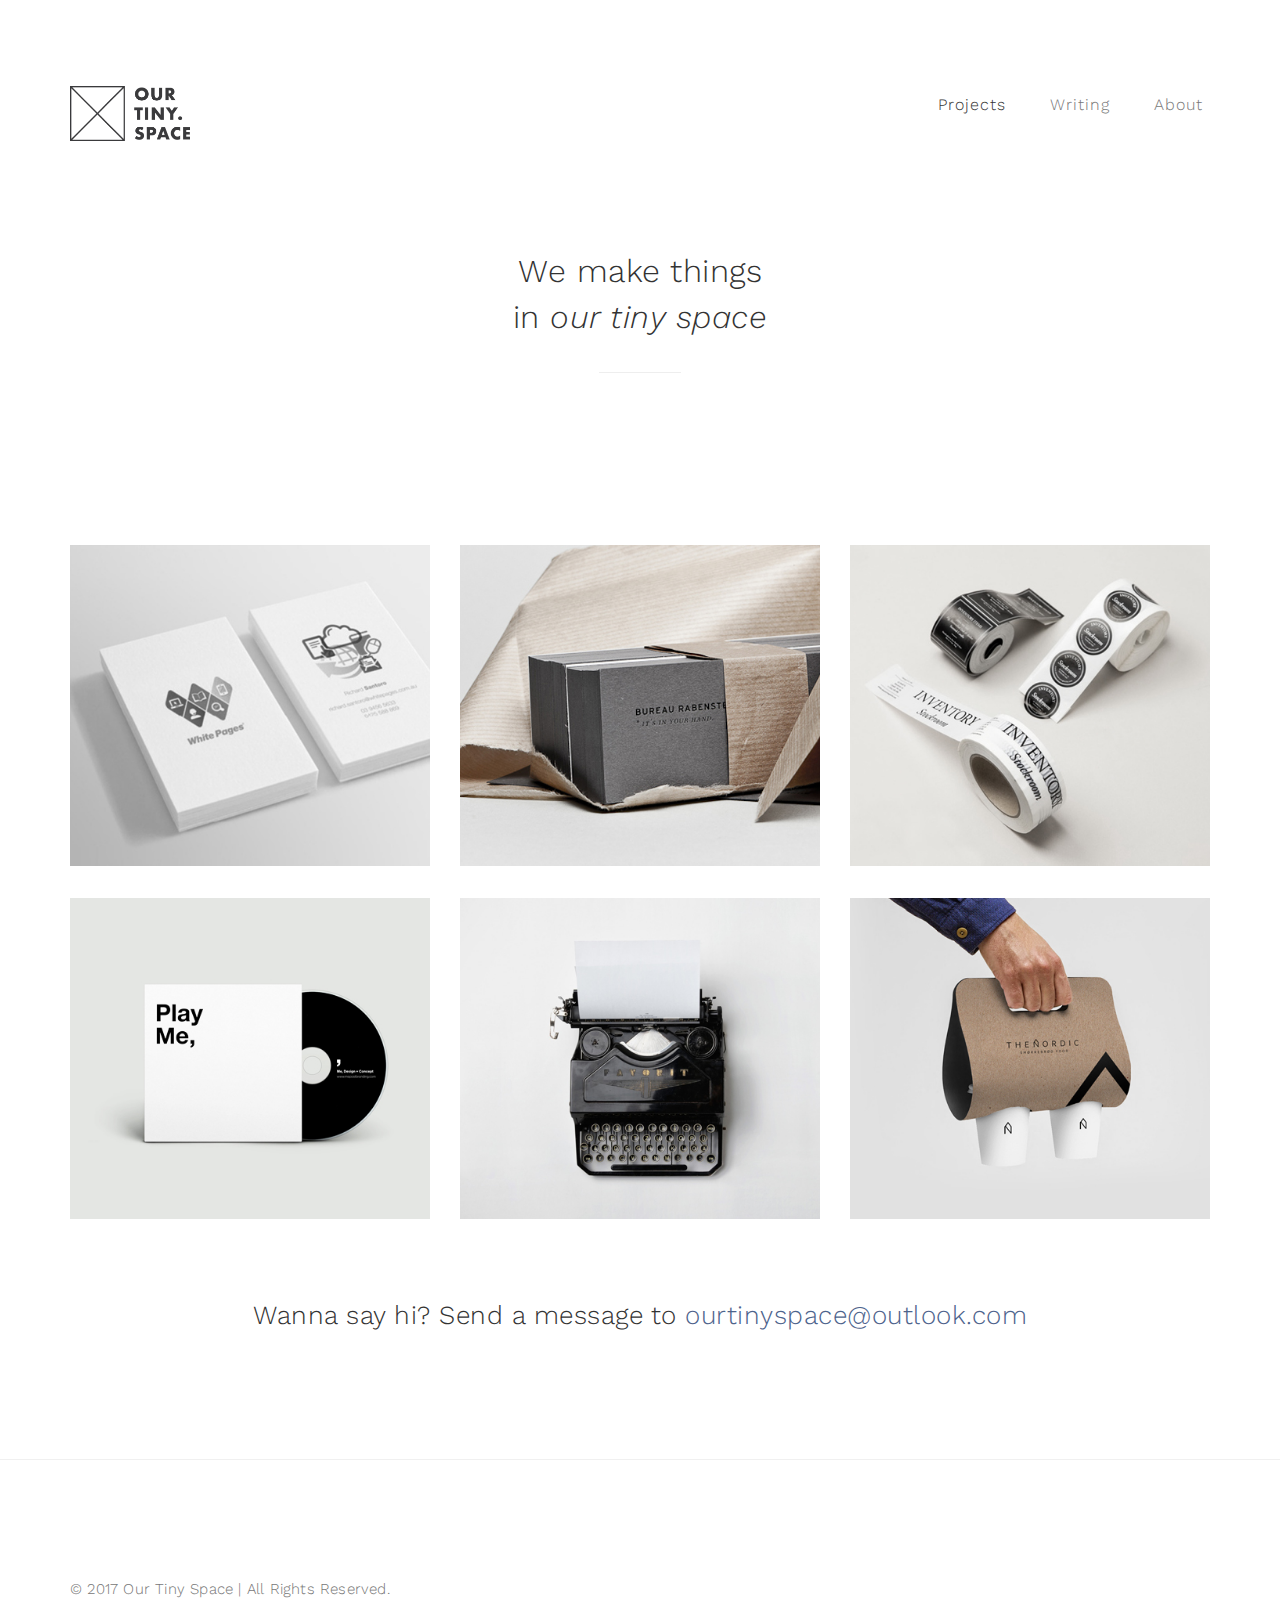
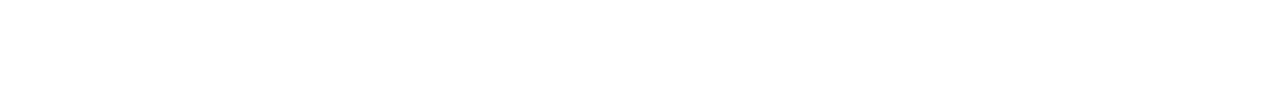
==== index.html @ b9072e89 "no message" ====
<!DOCTYPE html>
<html lang="en">
<head>

<meta charset="UTF-8">
<meta http-equiv="X-UA-Compatible" content="IE=Edge">
<meta name="description" content="">
<meta name="keywords" content="">
<meta name="author" content="">
<meta name="viewport" content="width=device-width, initial-scale=1, maximum-scale=1">

<title>Our tiny space</title>

<link rel="shortcut icon" href="images/box-01.png">
<!-- Retina iPad Touch Icon-->
<link rel="apple-touch-icon" sizes="144x144" href="images/favicon-57-05.png">
<!-- Retina iPhone Touch Icon-->
<link rel="apple-touch-icon" sizes="114x114" href="images/favicon-57-04.png">
<!-- Standard iPad Touch Icon-->
<link rel="apple-touch-icon" sizes="72x72" href="images/favicon-57-03.png">
<!-- Standard iPhone Touch Icon-->
<link rel="apple-touch-icon" sizes="57x57" href="images/favicon-57-01.png">

<link rel="stylesheet" href="css/bootstrap.min.css">
<link rel="stylesheet" href="css/font-awesome.min.css">

<!-- Main css -->
<link rel="stylesheet" href="css/style.css">
<link href="https://fonts.googleapis.com/css?family=Work+Sans:300,400,700" rel="stylesheet">

</head>
<body>

<!-- PRE LOADER -->

<div class="preloader">
     <!-- <div class="sk-spinner sk-spinner-wordpress">
          <span class="sk-inner-circle"></span>
     </div> -->
</div>

<!-- Navigation section  -->

<div class="navbar navbar-default navbar-static-top" role="navigation">
     <div class="container">

          <div class="navbar-header">
               <button class="navbar-toggle" data-toggle="collapse" data-target=".navbar-collapse">
                    <span class="icon icon-bar"></span>
                    <span class="icon icon-bar"></span>
                    <span class="icon icon-bar"></span>
               </button>
               <a href="index.html" class="navbar-brand"><img src="images/logo.png" class="logo"></a>
          </div>
          <div class="collapse navbar-collapse">
               <ul class="nav navbar-nav navbar-right">
                    <li class="active"><a href="index.html">Projects</a></li>
                    <li><a href="blog.html">Writing</a></li>
                    <li><a href="about.html">About</a></li>
               </ul>
          </div>

  </div>
</div>

<!-- Home Section -->

<section id="home">
     <div class="container">
          <div class="row">

               <div class="col-md-12 col-sm-12">
                    <h2>We make things<br>in <i>our tiny space</i></h2>
                    <hr>
               </div>

          </div>
     </div>
</section>

<!-- Portfolio Section -->

<section id="portfolio">
     <div class="container">
          <div class="row">

               <div class="col-md-4 col-sm-6">
                    <a href="single-project.html">
                         <div class="portfolio-thumb">
                              <img src="images/portfolio-img1.jpg" class="img-responsive" alt="Portfolio">
                                   <div class="portfolio-overlay">
                                        <div class="portfolio-item">
                                             <h3>Project Name</h3>
                                             <small>Brand Identity</small>
                                        </div>
                                   </div>
                         </div>
                    </a>
               </div>

               <div class="col-md-4 col-sm-6">
                    <a href="single-project.html">
                         <div class="portfolio-thumb">
                              <img src="images/portfolio-img2.jpg" class="img-responsive" alt="Portfolio">
                                   <div class="portfolio-overlay">
                                        <div class="portfolio-item">
                                             <h3>Project Name</h3>
                                             <small>Web Development</small>
                                        </div>
                                   </div>
                         </div>
                    </a>
               </div>

               <div class="col-md-4 col-sm-6">
                    <a href="single-project.html">
                         <div class="portfolio-thumb">
                              <img src="images/portfolio-img3.jpg" class="img-responsive" alt="Portfolio">
                                   <div class="portfolio-overlay">
                                        <div class="portfolio-item">
                                             <h3>Project Name</h3>
                                             <small>Mobile App</small>
                                        </div>
                                   </div>
                         </div>
                    </a>
               </div>

               <div class="col-md-4 col-sm-6">
                    <a href="single-project.html">
                         <div class="portfolio-thumb">
                              <img src="images/portfolio-img4.jpg" class="img-responsive" alt="Portfolio">
                                   <div class="portfolio-overlay">
                                        <div class="portfolio-item">
                                             <h3>Project Name</h3>
                                             <small>Logo Design</small>
                                        </div>
                                   </div>
                         </div>
                    </a>
               </div>

               <div class="col-md-4 col-sm-6">
                    <a href="single-project.html">
                         <div class="portfolio-thumb">
                              <img src="images/portfolio-img5.jpg" class="img-responsive" alt="Portfolio">
                                   <div class="portfolio-overlay">
                                        <div class="portfolio-item">
                                             <h3>Project Name</h3>
                                             <small>Social marketing</small>
                                        </div>
                                   </div>
                         </div>
                    </a>
               </div>

               <div class="col-md-4 col-sm-6">
                    <a href="single-project.html">
                         <div class="portfolio-thumb">
                              <img src="images/portfolio-img6.jpg" class="img-responsive" alt="Portfolio">
                                   <div class="portfolio-overlay">
                                        <div class="portfolio-item">
                                             <h3>Project Name</h3>
                                             <small>Fyler Design</small>
                                        </div>
                                   </div>
                         </div>
                    </a>
               </div>

               <div class="col-md-12 col-sm-12 text-center">
                    <h3>Wanna say hi? Send a message to <a href="mailto:ourtinyspace@outlook.com">ourtinyspace@outlook.com</a></h3>
               </div>

          </div>
     </div>
</section>

<!-- Footer Section -->

<footer>
     <div class="container">
          <div class="row">

               <div class="col-md-6 col-sm-6">
                    <div class="footer-copyright">
                         <p>© 2017 Our Tiny Space | All Rights Reserved.</p>
                    </div>
               </div>

          </div>
     </div>
</footer>


<!-- SCRIPTS -->

<script src="js/jquery.js"></script>
<script src="js/bootstrap.min.js"></script>
<script src="js/custom.js"></script>

</body>
</html>
---- css/style.css ----
body {
		background: #ffffff;
    font-family: 'Work Sans', sans-serif;
    font-style: normal;
		font-weight: 300;
    overflow-x: hidden;
}


/*---------------------------------------
    Typorgraphy
-----------------------------------------*/

h1,h2,h3,h4,h5,h6 {
  font-style: normal;
  font-weight: 300;
  letter-spacing: 0.5px;
}

h1 {
    font-size: 62px;
    padding-bottom: 14px;
    margin-bottom: 0px;
}

h2 {
  font-size: 32px;
  line-height: 46px;
}

h3 {
  font-size: 26px;
}

h4 {
  color: #666;
  font-size: 18px;
  font-weight: normal;
  letter-spacing: 2px;
}

p {
    color: #777;
    font-size: 15px;
    font-weight: 300;
    line-height: 26px;
    letter-spacing: 0.2px;
}

strong {
  font-weight: 400;
}

.half-img{
	width: 40vw;
}

.mid{
	text-align: center;
}

.btn-success:focus {
  background-color: #000;
  border-color: transparent;
}


/*---------------------------------------
    General
-----------------------------------------*/

html{
  -webkit-font-smoothing: antialiased;
}

a {
  color: #4d638c;
  -webkit-transition: 0.5s;
  -o-transition: 0.5s;
  transition: 0.5s;
  text-decoration: none !important;
}
a:hover, a:active, a:focus {
  color: #4d638c;
  outline: none;
}

* {
  -webkit-box-sizing: border-box;
  -moz-box-sizing: border-box;
  box-sizing: border-box;
}

*:before,
*:after {
  -webkit-box-sizing: border-box;
  -moz-box-sizing: border-box;
  box-sizing: border-box;
}

#portfolio,
#about,
#blog,
#contact,
#single-project,
#blog-single-post {
  padding-top: 80px;
  padding-bottom: 120px;
}

.section-title {
  position: relative;
  padding-bottom: 62px;
  text-align: center;
}

.section-title h3 {
  color: #555;
  font-weight: 400;
  letter-spacing: 4px;
}


/*---------------------------------------
    Preloader section
-----------------------------------------*/

.preloader {
  position: fixed;
  top: 0;
  left: 0;
  width: 100%;
  height: 100%;
  z-index: 99999;
  display: flex;
  flex-flow: row nowrap;
  justify-content: center;
  align-items: center;
  background: none repeat scroll 0 0 #ffffff;
}

.sk-spinner-wordpress.sk-spinner {
  background-color: #bdc3c7;
  width: 40px;
  height: 40px;
  border-radius: 40px;
  position: relative;
  -webkit-animation: sk-innerCircle 1s linear infinite;
  animation: sk-innerCircle 1s linear infinite;
}

.sk-spinner-wordpress .sk-inner-circle {
  display: block;
  background-color: #ffffff;
  width: 16px;
  height: 16px;
  position: absolute;
  border-radius: 8px;
  top: 5px;
  left: 5px;
}

@-webkit-keyframes sk-innerCircle {
  0% {
    -webkit-transform: rotate(0);
            transform: rotate(0); }

  100% {
    -webkit-transform: rotate(360deg);
            transform: rotate(360deg); } }

@keyframes sk-innerCircle {
  0% {
    -webkit-transform: rotate(0);
            transform: rotate(0); }

  100% {
    -webkit-transform: rotate(360deg);
            transform: rotate(360deg); } }



/*---------------------------------------
    Main Navigation
-----------------------------------------*/

.navbar-default {
    background: #ffffff;
    padding: 18px 0;
    border: none;
    margin-top: 62px;
}

.navbar-default .navbar-collapse, .navbar-default .navbar-form {
  border-color: transparent;
}

.navbar-default .navbar-brand {
  padding-top: 6px;
}

.logo{
	width: 120px;
}

.navbar-default .navbar-brand .fa {
  color: #000;
  font-size: 42px;
}

.navbar-default .navbar-nav li a {
    color: #777;
    font-size: 16px;
    letter-spacing: 1px;
    -webkit-transition: all 0.4s ease-in-out;
    transition: all 0.4s ease-in-out;
    padding-right: 22px;
    padding-left: 22px;
}

.navbar-default .navbar-nav > li a:hover {
    color: #333 !important;
}

.navbar-default .navbar-nav > li > a:hover,
.navbar-default .navbar-nav > li > a:focus {
    color: #777;
    background-color: transparent;
}

.navbar-default .navbar-nav li a:hover,
 .navbar-default .navbar-nav .active > a {
    color: #333;
  }

.navbar-default .navbar-nav > .active > a,
.navbar-default .navbar-nav > .active > a:hover,
.navbar-default .navbar-nav > .active > a:focus {
    color: #333;
    background-color: transparent;
}

.navbar-default .navbar-toggle {
     border: none;
     padding-top: 10px;
  }

.navbar-default .navbar-toggle .icon-bar {
    background: #bdc3c7;
    border-color: transparent;
  }

.navbar-default .navbar-toggle:hover,
.navbar-default .navbar-toggle:focus {
  background-color: transparent;
}



/*---------------------------------------
    Home section
-----------------------------------------*/

#home {
    background-size: cover;
    background-position: center center;
    display: -webkit-box;
    display: -webkit-flex;
     display: -ms-flexbox;
    display: flex;
    -webkit-box-align: center;
    -webkit-align-items: center;
    -ms-flex-align: center;
     align-items: center;
    position: relative;
    text-align: center;
    padding-top: 60px;
    padding-bottom: 40px;
}

#home hr {
  width: 82px;
  margin-top: 32px;
}



/*---------------------------------------
   About section
-----------------------------------------*/

#about .text-center {
  padding-bottom: 42px;
}

#about .col-md-8 {
  padding-left: 0px;
}

#about .col-md-8 img {
  padding-right: 22px;
  padding-bottom: 22px;
}

#about hr {
  width: 100px;
  margin-top: 42px;
  margin-bottom: 42px;
}

#about ul {
  padding-left: 22px;
}

#about ul li {
  color: #777;
  font-size: 16px;
  font-weight: 400;
  padding-top: 2px;
  padding-bottom: 2px;
}



/*---------------------------------------
   Portfolio section
-----------------------------------------*/

#portfolio small {
  color: #f0f0f0;
  font-size: 10px;
  letter-spacing: 1px;
  text-transform: uppercase;
}

#portfolio .portfolio-thumb {
  position: relative;
  padding: 0;
  margin-top: 32px;
}

#portfolio .portfolio-thumb .portfolio-overlay {
  position: absolute;
  background: #222;
  color: #ffffff;
  top: 0;
  left: 0;
  right: 0;
  bottom: 0;
  width: 100%;
  height: 100%;
  text-align: center;
  vertical-align: top;
  opacity: 0;
  transition: all 0.4s ease-in-out;
}

#portfolio .portfolio-item {
    position: absolute;
    top:50%;
    left: 50%;
    -webkit-transform:translate(-50%,-50%);
      -ms-transform:translate(-50%,-50%);
          transform:translate(-50%,-50%);
}

#portfolio .portfolio-thumb:hover .portfolio-overlay {
  opacity: 0.9;
}

#portfolio .text-center {
  padding-top: 62px;
}



/*---------------------------------------
   Single Project section
-----------------------------------------*/

#single-project {
  text-align: center;
}

#single-project .col-md-12,
#single-project .col-md-6,
#single-project .col-md-4 {
  padding-bottom: 22px;
}

#single-project .col-md-12 {
  padding-top: 42px;
}

#single-project .text-center strong {
  display: block;
  padding-top: 12px;
}

#single-project a {
  color: #555;
  font-weight: bold;
  letter-spacing: 1px;
  padding-left: 14px;
}



/*---------------------------------------
   Contact section
-----------------------------------------*/

#contact .col-md-6,
#contact .col-md-12 {
  padding-left: 0px;
}

#contact .form-control {
  border: 1px solid #f0f0f0;
  box-shadow: none;
  margin-top: 10px;
  margin-bottom: 10px;
  transition: all 0.4s ease-in-out;
}

#contact .form-control:hover {
  border-color: #777;
}

#contact input,
#contact select {
  height: 50px;
}

#contact input[type="submit"] {
  background: #222;
  border-radius: 100px;
  border: none;
  color: #ffffff;
  font-weight: 400;
  transition: all 0.4s ease-in-out;
}

#contact input[type="submit"]:hover {
  background: #000;
}



/*---------------------------------------
   Blog section
-----------------------------------------*/

.blog-post-thumb {
  border-bottom: 1px solid #f0f0f0;
  padding-top: 32px;
  padding-bottom: 62px;
  margin-bottom: 32px;
}

.blog-post-thumb:last-child {
  border-bottom: 0px;
  padding-bottom: 32px;
  margin-bottom: 0px;
}

.blog-post-image {
  padding-bottom: 18px;
  width: 100%;
}

.blog-post-title a {
  color: #555;
}

.blog-post-title a:hover {
  color: #000;
}

.blog-post-format {
  padding-bottom: 22px;
}

.blog-post-format span {
  letter-spacing: 0.5px;
  padding-right: 12px;
}

.blog-post-format span a {
  color: #333;
}

.blog-post-format span img {
  display: inline-block;
  width: 42px;
  margin-right: 4px;
}

.blog-post-des blockquote {
  margin: 22px;
}

.blog-post-des .btn {
  border-radius: 100px;
  color: #777;
  font-weight: 400;
  letter-spacing: 1px;
  padding: 14px 28px;
  margin-top: 26px;
  transition: all 0.4s ease-in-out;
}

.blog-post-des .btn:hover {
  background: #000;
  border-color: transparent;
  color: #ffffff;
}

.blog-author {
  border-top: 1px solid #f0f0f0;
  border-bottom: 1px solid #f0f0f0;
  padding-top: 32px;
  padding-bottom: 32px;
  margin-top: 42px;
  margin-bottom: 42px;
}

.blog-author .media img {
  display: inline-block;
  width: 90px;
  margin-right: 12px;
}

.blog-author .media a,
.blog-comment .media h3 {
  color: #444;
  font-size: 18px;
  letter-spacing: 1px;
}

.blog-comment {
  border-bottom: 1px solid #f0f0f0;
  padding-bottom: 32px;
  margin-bottom: 42px;
}

.blog-comment .media:nth-child(3) {
  padding-top: 18px;
}

.blog-comment .media img {
  width: 80px;
  margin-right: 12px;
}

.blog-comment .media h3 {
  display: inline-block;
  padding-right: 14px;
}

.blog-comment h3,
.blog-comment-form h3 {
  padding-bottom: 18px;
}

.blog-comment-form .col-md-4 {
  padding-left: 0px;
}

.blog-comment-form .form-control {
  box-shadow: none;
  border: 1px solid #f0f0f0;
  margin-top: 10px;
  margin-bottom: 10px;
  transition: all 0.4s ease-in-out;
}

.blog-comment-form .form-control:hover {
  border-color: #777;
}

.blog-comment-form input {
  height: 45px;
}

.blog-comment-form input[type="submit"] {
  background: #222;
  border-radius: 100px;
  border: none;
  color: #ffffff;
  font-weight: 400;
  transition: all 0.4s ease-in-out;
}

.blog-comment-form input[type="submit"]:hover {
  background: #000;
  border-color: transparent;
}



/*---------------------------------------
   Blog Single Post section
-----------------------------------------*/

#blog-single-post .blog-post-des h3 {
  padding-top: 16px;
}



/*---------------------------------------
   Footer section
-----------------------------------------*/

footer {
    border-top: 1px solid #f0f0f0;
    padding: 100px 0px;
    position: relative;
}

footer .col-md-3 .fa {
  font-size: 42px;
}

footer a {
  color: #555;
}

footer hr {
  border-color: #ffffff;
  margin-top: 42px;
  margin-bottom: 22px;
}

footer .footer-copyright {
  padding-top: 16px;
}


/*---------------------------------------
   Social icon
-----------------------------------------*/

.social-icon {
    position: relative;
    padding: 0;
    margin: 0;
    text-align: center;
}

.social-icon li {
    display: inline-block;
    list-style: none;
}

.social-icon li a {
    color: #777;
    cursor: pointer;
    font-size: 16px;
    text-decoration: none;
    transition: all 0.4s ease-in-out;
    text-align: center;
    vertical-align: middle;
    position: relative;
    margin: 22px 12px 10px 12px;
}

.social-icon li a:hover {
    color: #000;
    transform: scale(1.1);
}



/*---------------------------------------
   Mobile Responsive
-----------------------------------------*/


@media (max-width: 767px) {

  h1 {
    font-size: 38px;
  }

  h2 {
    font-size: 32px;
    line-height: 48px;
  }

  h3 {
    font-size: 22px;
  }

  .section-title h2 {
    font-size: 22px;
    line-height: 35px;
  }

  .navbar-default {
    margin-top: 0px;
    text-align: center;
  }

	.logo {
			width: 80px;
	}

  #about .col-md-8 img {
    padding-right: 0px;
  }

  #blog-single-post .blog-post-title h2 {
    font-size: 29px;
    line-height: 40px;
  }

  footer {
    text-align: center;
  }

  footer .col-md-4 {
    padding-top: 42px;
  }

}
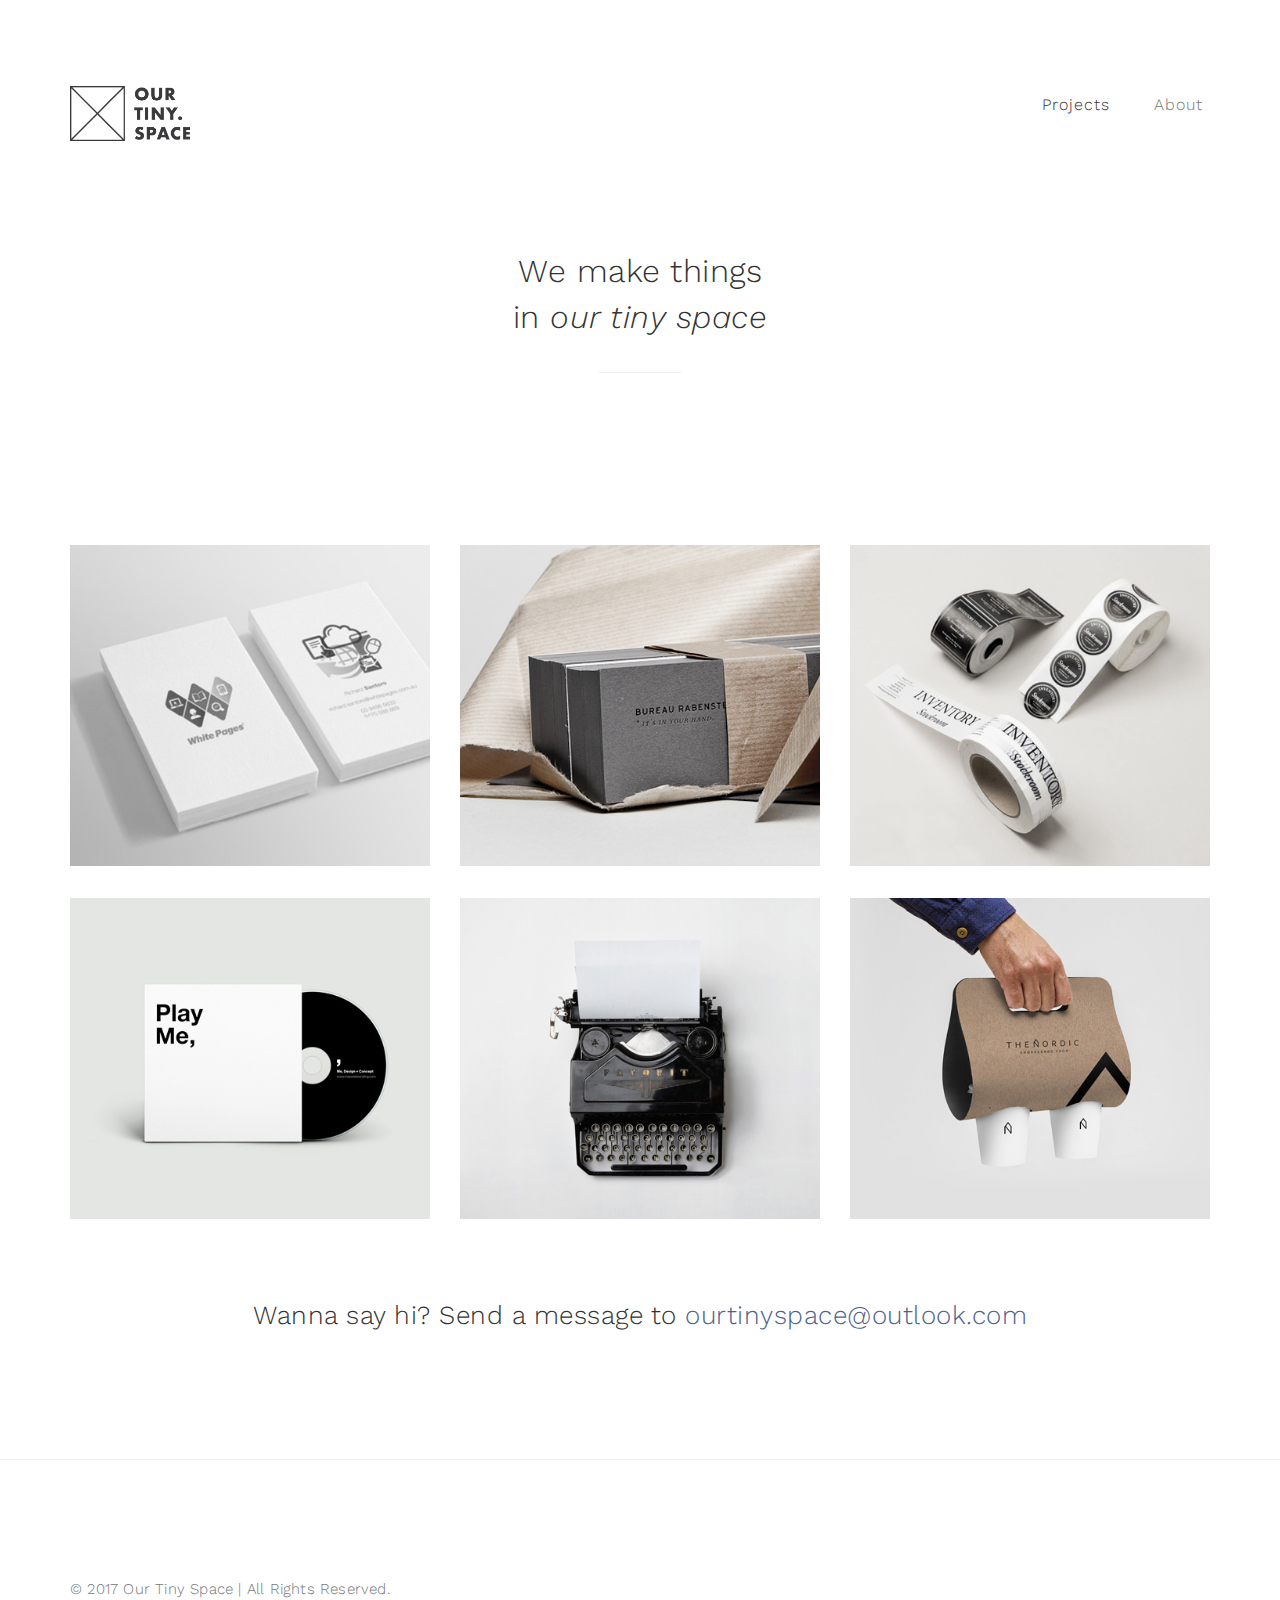
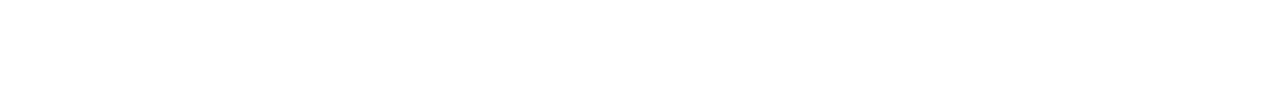
==== commit 167a9700: "small changes" ====
--- a/index.html
+++ b/index.html
@@ -55,7 +55,7 @@
           <div class="collapse navbar-collapse">
                <ul class="nav navbar-nav navbar-right">
                     <li class="active"><a href="index.html">Projects</a></li>
-                    <li><a href="blog.html">Writing</a></li>
+                    <!-- <li><a href="blog.html">Writing</a></li> -->
                     <li><a href="about.html">About</a></li>
                </ul>
           </div>
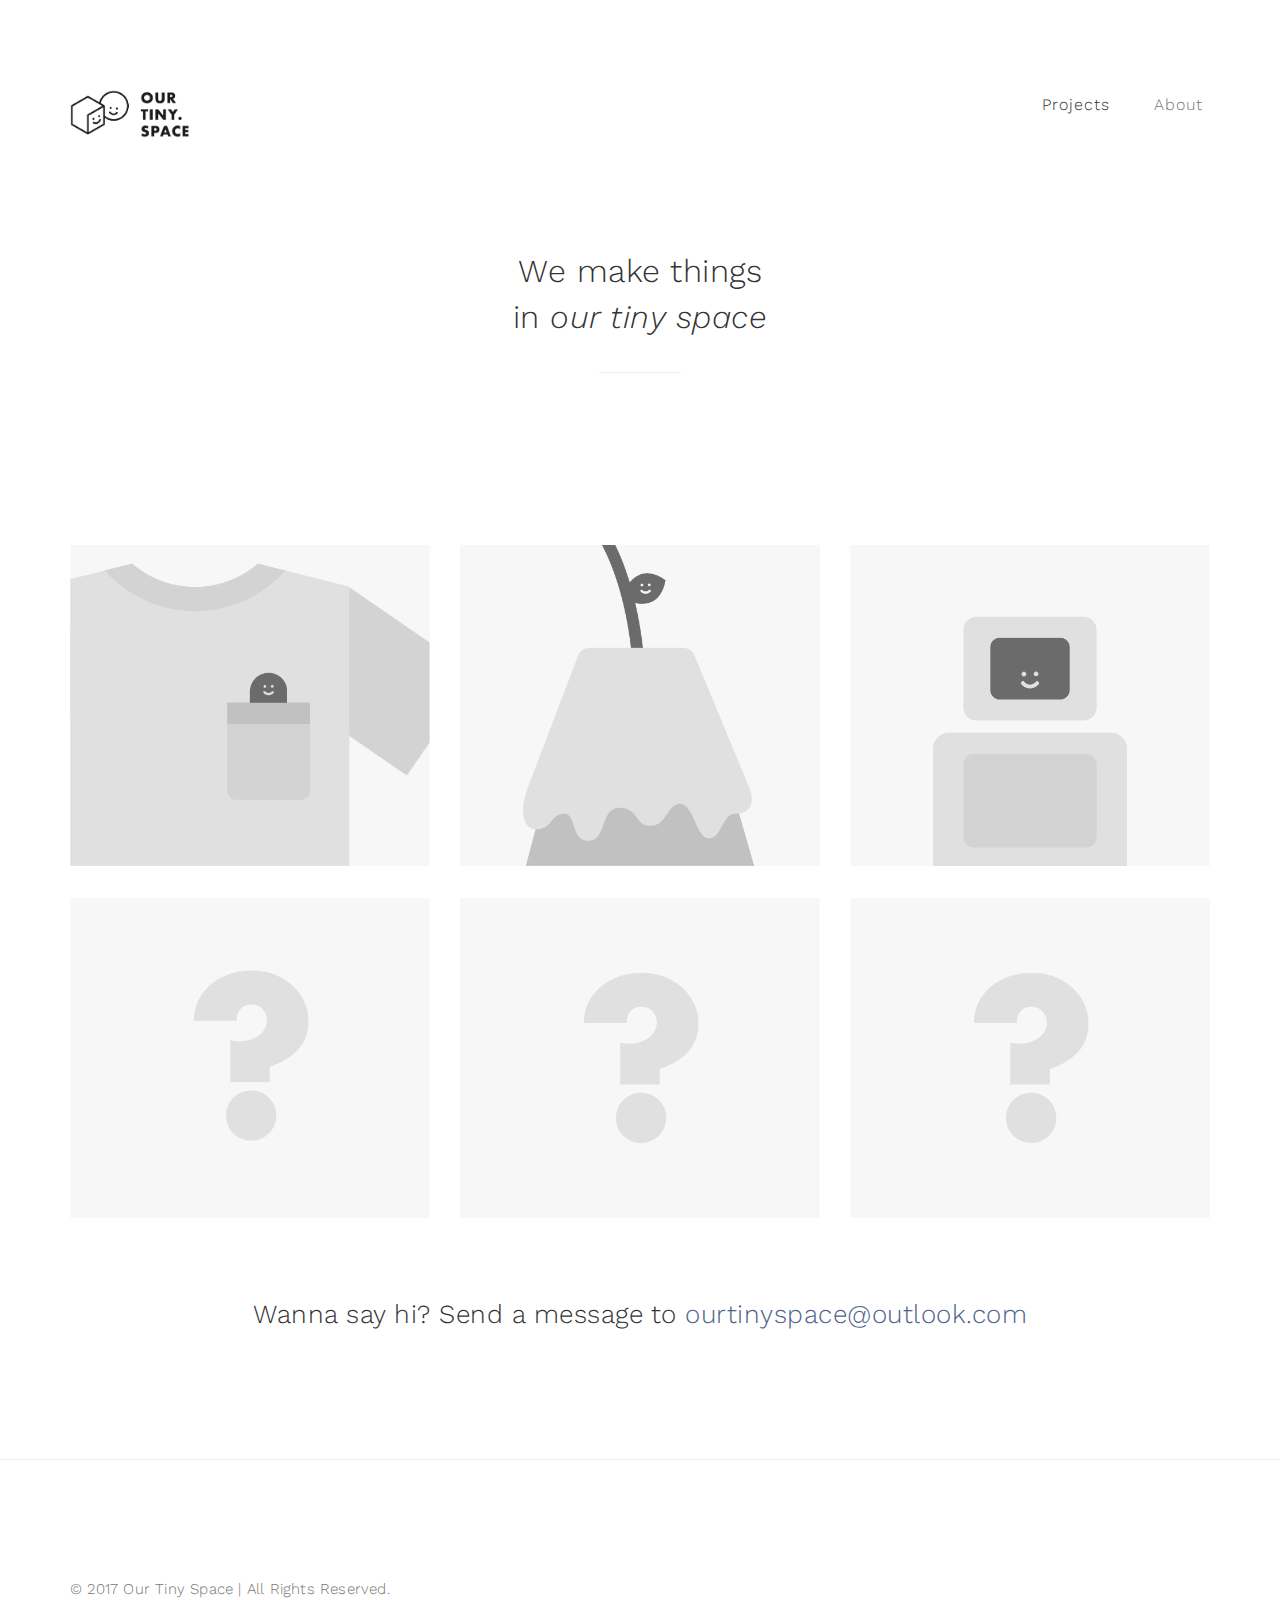
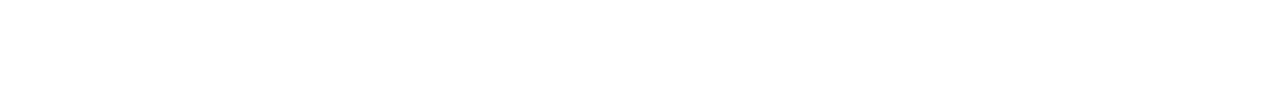
==== commit a4293e2c: "yay" ====
--- a/index.html
+++ b/index.html
@@ -85,37 +85,37 @@
           <div class="row">
 
                <div class="col-md-4 col-sm-6">
-                    <a href="single-project.html">
-                         <div class="portfolio-thumb">
-                              <img src="images/portfolio-img1.jpg" class="img-responsive" alt="Portfolio">
-                                   <div class="portfolio-overlay">
-                                        <div class="portfolio-item">
-                                             <h3>Project Name</h3>
-                                             <small>Brand Identity</small>
-                                        </div>
-                                   </div>
-                         </div>
-                    </a>
-               </div>
-
-               <div class="col-md-4 col-sm-6">
-                    <a href="single-project.html">
-                         <div class="portfolio-thumb">
-                              <img src="images/portfolio-img2.jpg" class="img-responsive" alt="Portfolio">
-                                   <div class="portfolio-overlay">
-                                        <div class="portfolio-item">
-                                             <h3>Project Name</h3>
-                                             <small>Web Development</small>
-                                        </div>
-                                   </div>
-                         </div>
-                    </a>
-               </div>
-
-               <div class="col-md-4 col-sm-6">
-                    <a href="single-project.html">
-                         <div class="portfolio-thumb">
-                              <img src="images/portfolio-img3.jpg" class="img-responsive" alt="Portfolio">
+                    <a href="1_pocket.html">
+                         <div class="portfolio-thumb">
+                              <img src="images/portfolio-img1.png" class="img-responsive" alt="Portfolio">
+                                   <div class="portfolio-overlay">
+                                        <div class="portfolio-item">
+                                             <h3>Pocket Tees</h3>
+                                             <small>Customisable Pocket Shirts</small>
+                                        </div>
+                                   </div>
+                         </div>
+                    </a>
+               </div>
+
+               <div class="col-md-4 col-sm-6">
+                    <a href="single-project.html">
+                         <div class="portfolio-thumb">
+                              <img src="images/portfolio-img2.png" class="img-responsive" alt="Portfolio">
+                                   <div class="portfolio-overlay">
+                                        <div class="portfolio-item">
+                                             <h3>Printed Vases</h3>
+                                             <small>Intricate Vases</small>
+                                        </div>
+                                   </div>
+                         </div>
+                    </a>
+               </div>
+
+               <div class="col-md-4 col-sm-6">
+                    <a href="single-project.html">
+                         <div class="portfolio-thumb">
+                              <img src="images/portfolio-img3.png" class="img-responsive" alt="Portfolio">
                                    <div class="portfolio-overlay">
                                         <div class="portfolio-item">
                                              <h3>Project Name</h3>
@@ -129,7 +129,7 @@
                <div class="col-md-4 col-sm-6">
                     <a href="single-project.html">
                          <div class="portfolio-thumb">
-                              <img src="images/portfolio-img4.jpg" class="img-responsive" alt="Portfolio">
+                              <img src="images/portfolio-img4.png" class="img-responsive" alt="Portfolio">
                                    <div class="portfolio-overlay">
                                         <div class="portfolio-item">
                                              <h3>Project Name</h3>
@@ -143,7 +143,7 @@
                <div class="col-md-4 col-sm-6">
                     <a href="single-project.html">
                          <div class="portfolio-thumb">
-                              <img src="images/portfolio-img5.jpg" class="img-responsive" alt="Portfolio">
+                              <img src="images/portfolio-img5.png" class="img-responsive" alt="Portfolio">
                                    <div class="portfolio-overlay">
                                         <div class="portfolio-item">
                                              <h3>Project Name</h3>
@@ -157,7 +157,7 @@
                <div class="col-md-4 col-sm-6">
                     <a href="single-project.html">
                          <div class="portfolio-thumb">
-                              <img src="images/portfolio-img6.jpg" class="img-responsive" alt="Portfolio">
+                              <img src="images/portfolio-img6.png" class="img-responsive" alt="Portfolio">
                                    <div class="portfolio-overlay">
                                         <div class="portfolio-item">
                                              <h3>Project Name</h3>
--- a/css/style.css
+++ b/css/style.css
@@ -338,6 +338,7 @@
   position: relative;
   padding: 0;
   margin-top: 32px;
+	text-align: -webkit-center;
 }
 
 #portfolio .portfolio-thumb .portfolio-overlay {
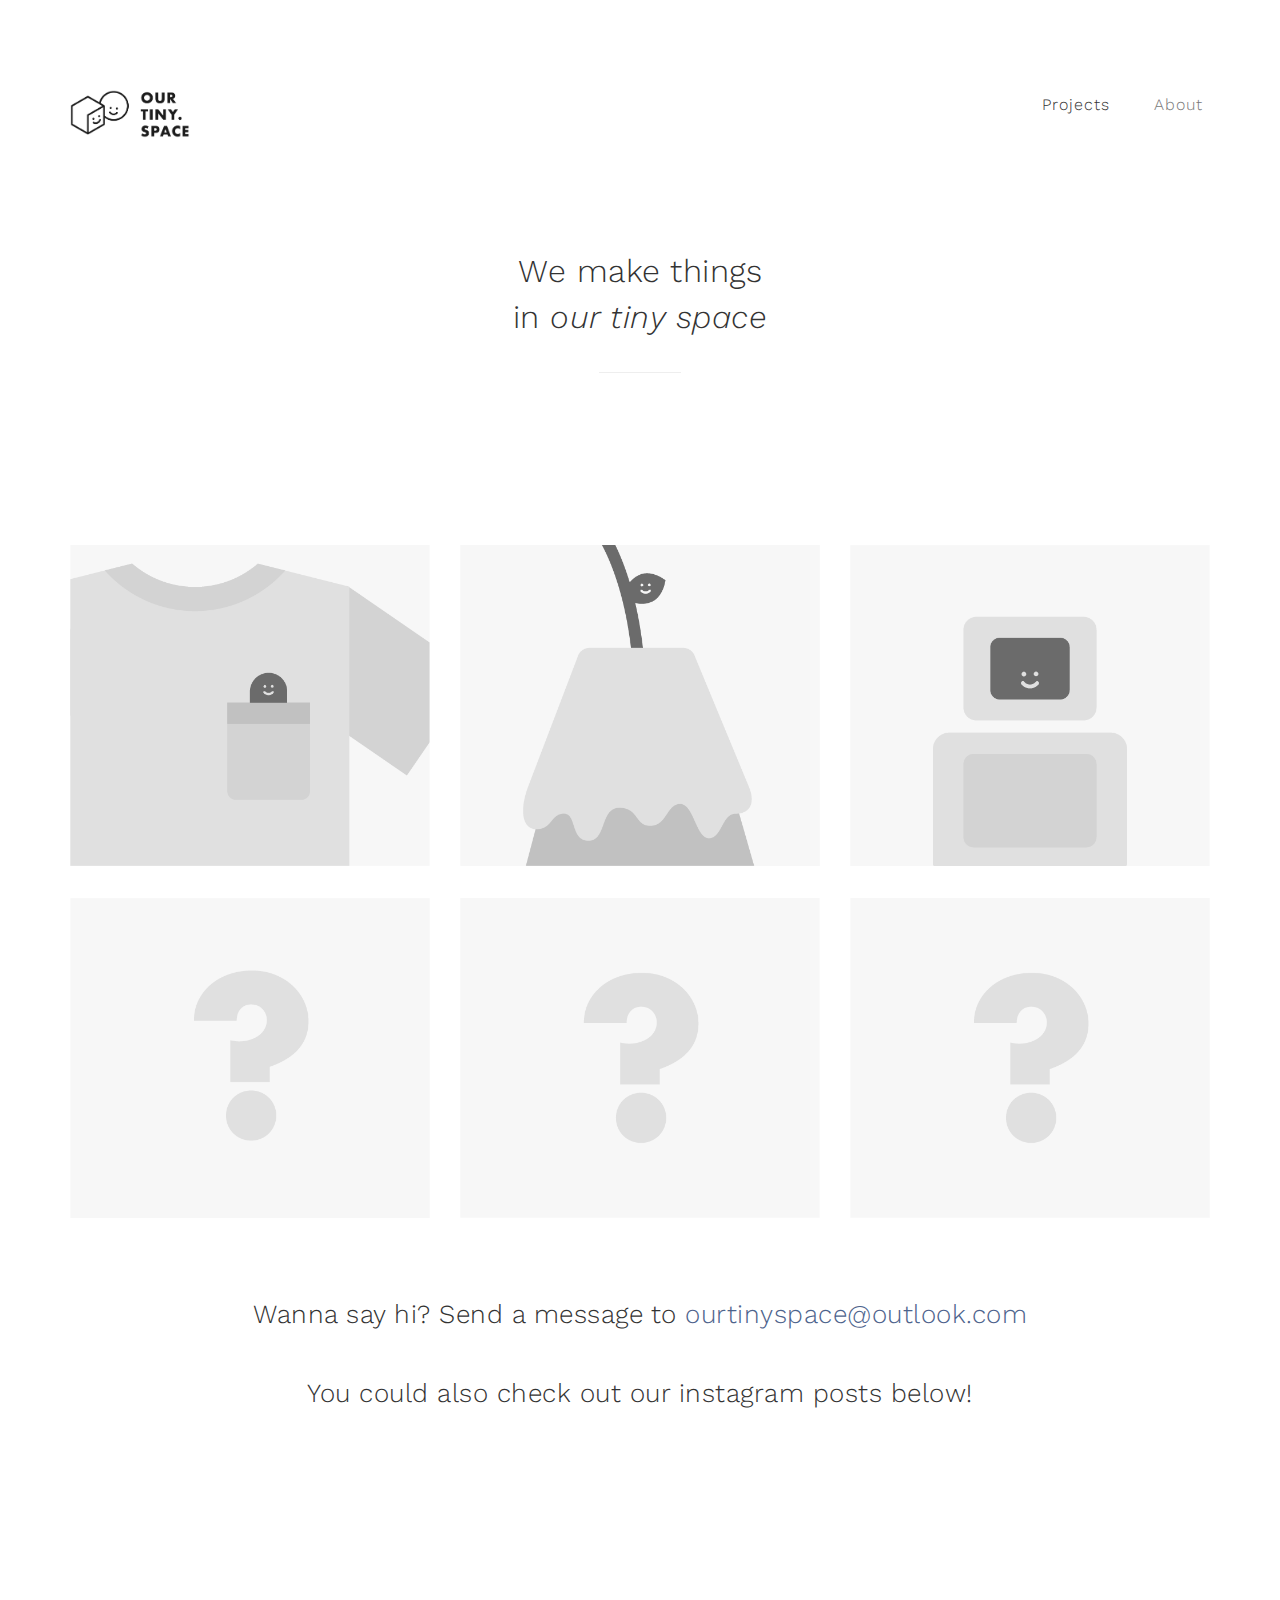
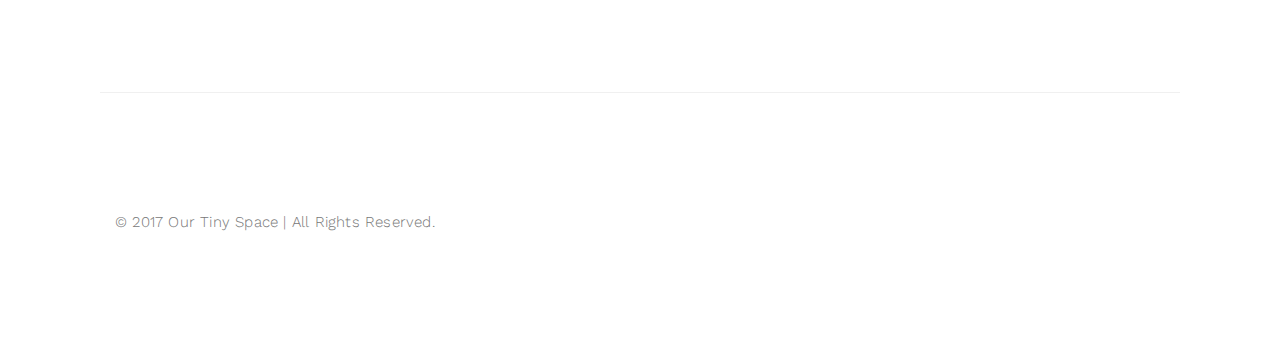
==== commit b2132bde: "??" ====
--- a/index.html
+++ b/index.html
@@ -170,10 +170,19 @@
 
                <div class="col-md-12 col-sm-12 text-center">
                     <h3>Wanna say hi? Send a message to <a href="mailto:ourtinyspace@outlook.com">ourtinyspace@outlook.com</a></h3>
+                    <br><h3>You could also check out our instagram posts below!</h3>
                </div>
 
           </div>
      </div>
+</section>
+
+<section id="instagram">
+  <div class="container">
+  <!-- LightWidget WIDGET --><script src="//lightwidget.com/widgets/lightwidget.js"></script>
+  <iframe src="//lightwidget.com/widgets/113d1684b81d5e63bc6603b3c4b58134.html" scrolling="no"
+  allowtransparency="true" class="lightwidget-widget" style="width: 100%; border: 0; overflow: hidden;"></iframe>
+  </div>
 </section>
 
 <!-- Footer Section -->
--- a/css/style.css
+++ b/css/style.css
@@ -609,7 +609,13 @@
   padding-top: 16px;
 }
 
-
+/*---------------------------------------
+   Instagram section
+-----------------------------------------*/
+
+#instagram {
+
+}
 
 /*---------------------------------------
    Footer section
@@ -617,6 +623,7 @@
 
 footer {
     border-top: 1px solid #f0f0f0;
+		margin: 0 100px 0 100px;
     padding: 100px 0px;
     position: relative;
 }
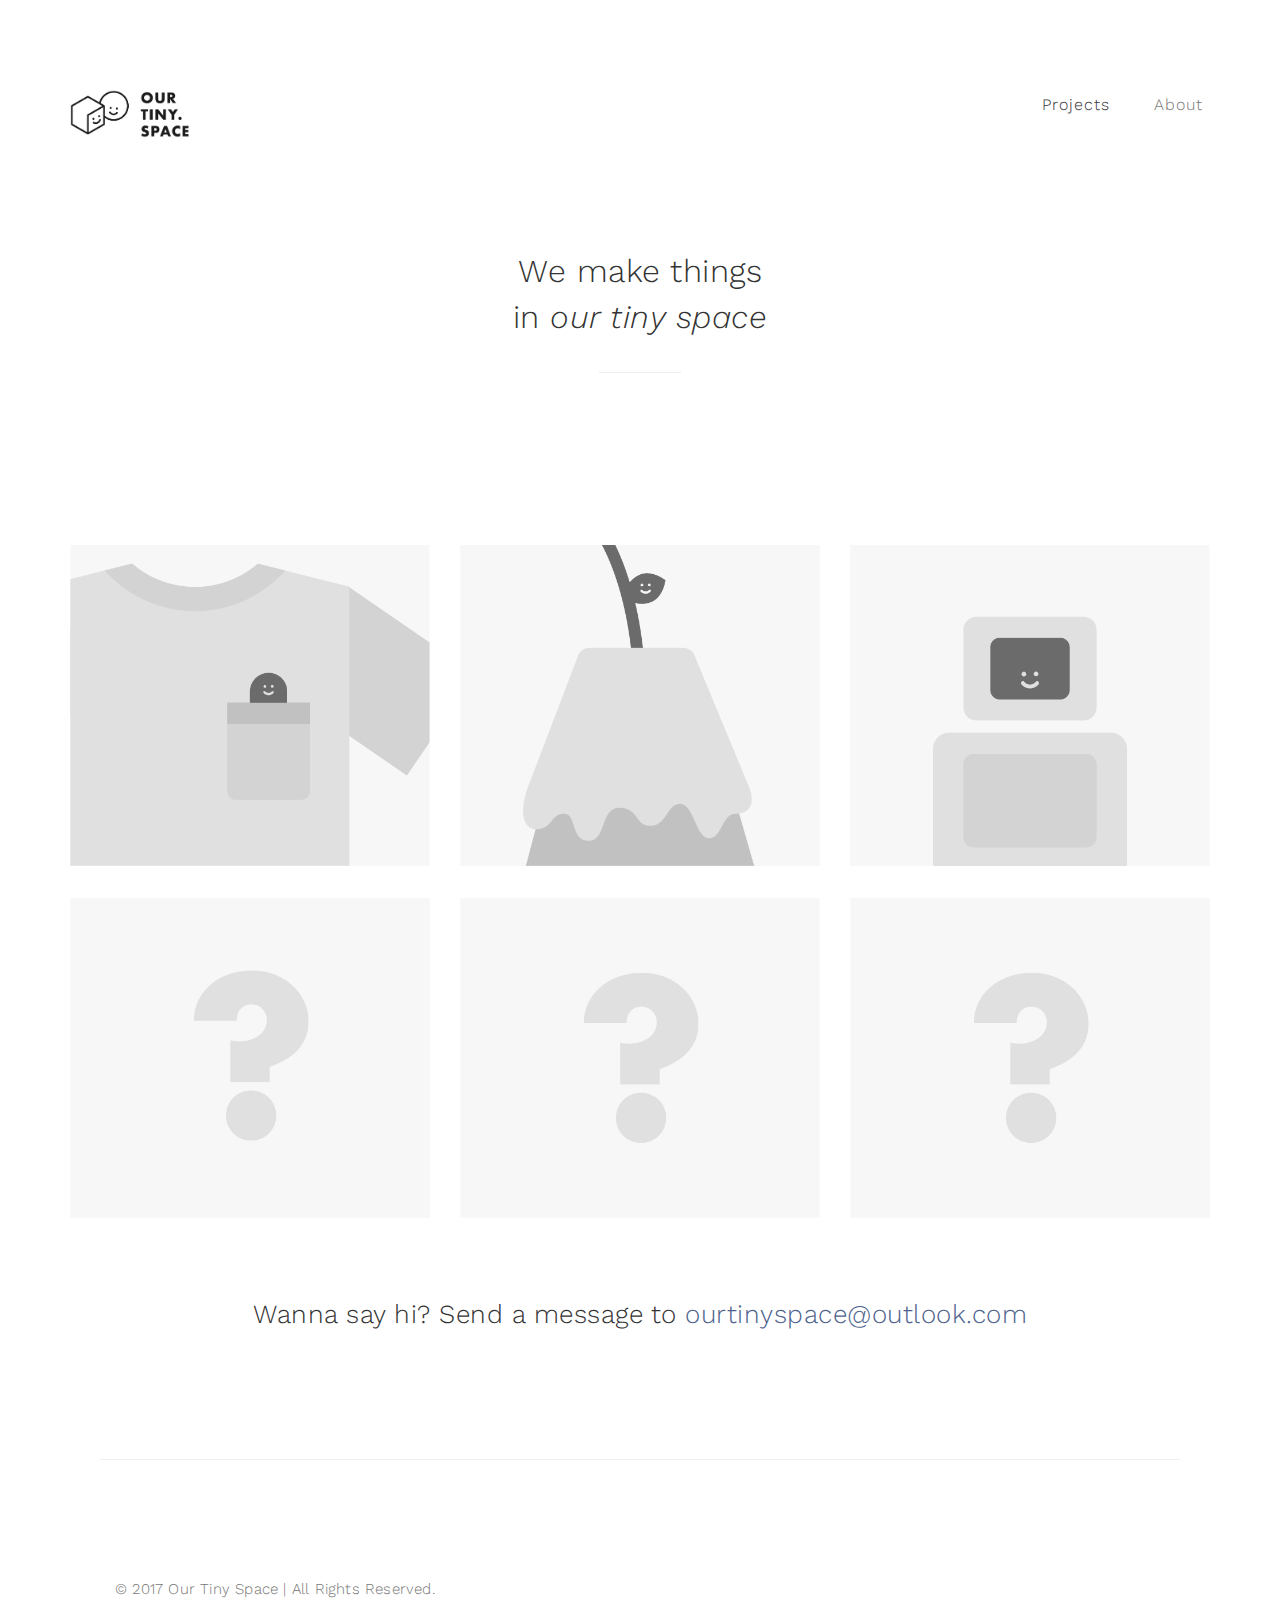
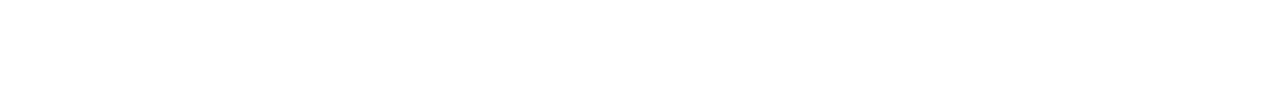
==== commit 22d564e4: "no message" ====
--- a/index.html
+++ b/index.html
@@ -170,20 +170,20 @@
 
                <div class="col-md-12 col-sm-12 text-center">
                     <h3>Wanna say hi? Send a message to <a href="mailto:ourtinyspace@outlook.com">ourtinyspace@outlook.com</a></h3>
-                    <br><h3>You could also check out our instagram posts below!</h3>
+                    <!-- <br><h3>You could also check out our instagram posts below!</h3> -->
                </div>
 
           </div>
      </div>
 </section>
 
-<section id="instagram">
+<!-- <section id="instagram">
   <div class="container">
-  <!-- LightWidget WIDGET --><script src="//lightwidget.com/widgets/lightwidget.js"></script>
-  <iframe src="//lightwidget.com/widgets/113d1684b81d5e63bc6603b3c4b58134.html" scrolling="no"
-  allowtransparency="true" class="lightwidget-widget" style="width: 100%; border: 0; overflow: hidden;"></iframe>
+    <script src="//lightwidget.com/widgets/lightwidget.js"></script>
+    <iframe src="//lightwidget.com/widgets/113d1684b81d5e63bc6603b3c4b58134.html" scrolling="no"
+    allowtransparency="true" class="lightwidget-widget" style="width: 100%; border: 0; overflow: hidden;"></iframe>
   </div>
-</section>
+</section> -->
 
 <!-- Footer Section -->
 
